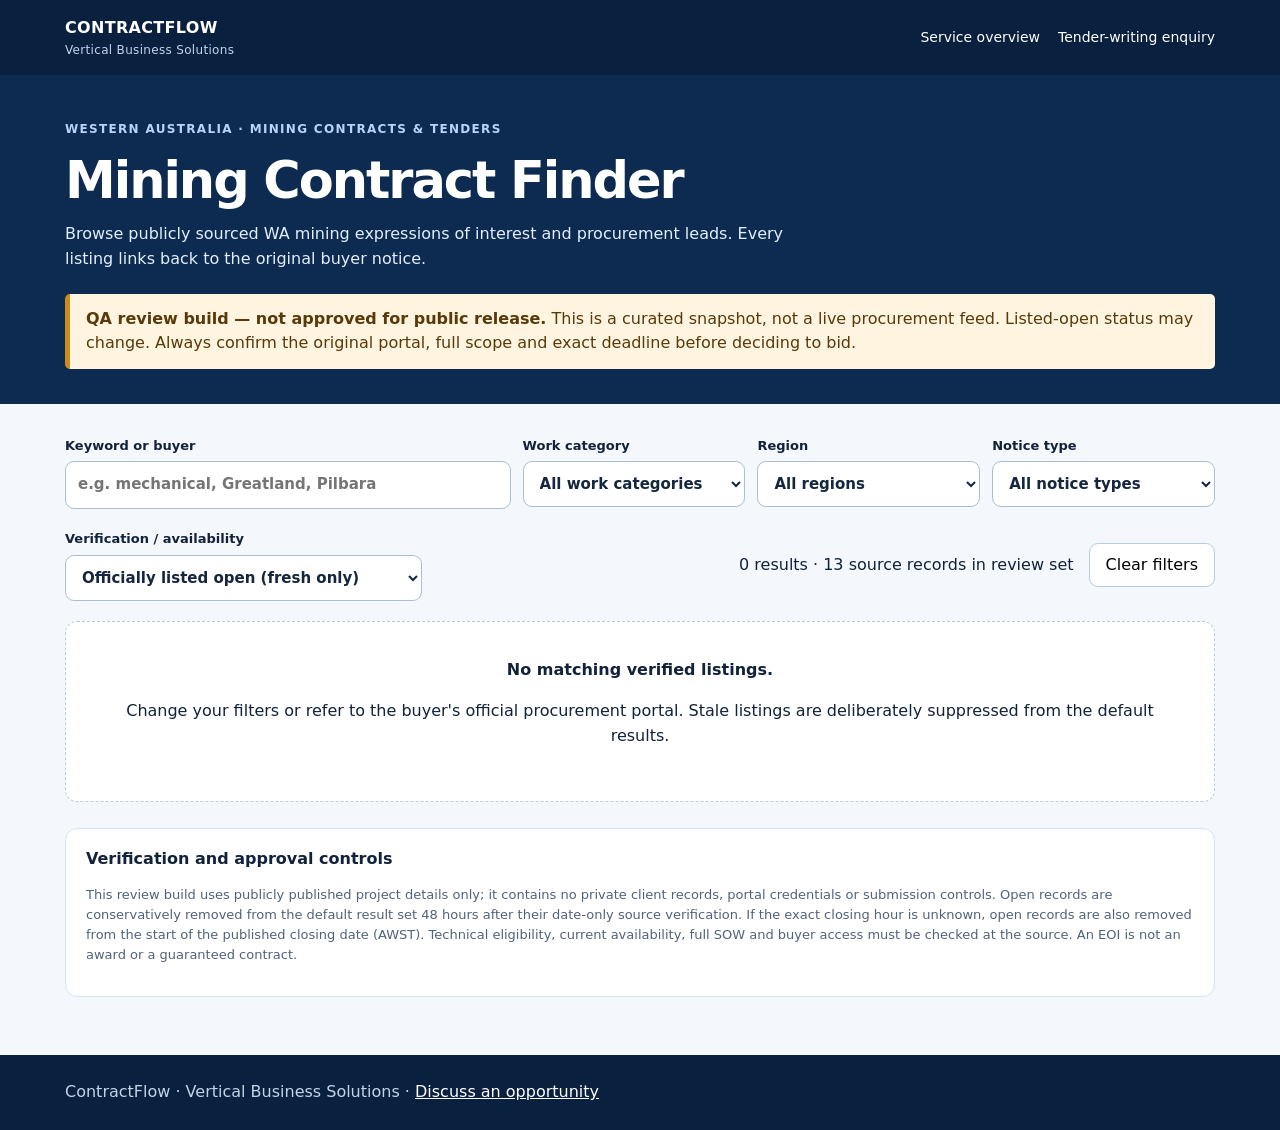
==== contractflow/finder/index.html @ 4f8a0066 "Stage accessible ContractFlow mining finder prototype in review branch" ====
<!doctype html>
<html lang="en-AU">
<head>
  <meta charset="utf-8">
  <meta name="viewport" content="width=device-width, initial-scale=1">
  <meta name="robots" content="noindex,nofollow">
  <title>Mining Contract Finder | ContractFlow (Review Build)</title>
  <meta name="description" content="A source-linked, date-checked Western Australian mining opportunity finder. Review build only.">
  <style>
    :root {color-scheme:light;--ink:#12223b;--mid:#52627a;--paper:#f4f7fb;--line:#d9e3ef;--accent:#1056c7;--green:#0f694b;--amber:#8c5815;--red:#932f33}
    *{box-sizing:border-box}body{margin:0;background:var(--paper);color:var(--ink);font:16px/1.55 system-ui,-apple-system,Segoe UI,sans-serif}
    a{color:var(--accent)}a:focus-visible,button:focus-visible,input:focus-visible,select:focus-visible{outline:3px solid #ffbd42;outline-offset:2px}
    .wrap{width:min(1150px,calc(100% - 32px));margin:auto}header{background:#0a203f;color:white;padding:16px 0}header a{color:white;text-decoration:none}
    .nav{display:flex;align-items:center;justify-content:space-between;gap:15px}.brand{font-weight:800;letter-spacing:.02em}.brand small{display:block;font-size:12px;color:#c2d5ee;font-weight:500}
    .nav nav{display:flex;gap:18px;font-size:14px}.hero{background:#0d2b51;color:white;padding:45px 0 35px}.eyebrow{color:#b9d2fc;text-transform:uppercase;letter-spacing:.11em;font-size:12px;font-weight:800}
    h1{font-size:clamp(30px,5vw,51px);letter-spacing:-.04em;line-height:1.08;margin:14px 0}.hero p{max-width:730px;margin:0 0 14px;color:#e3eefb}
    .notice{background:#fff4df;border-left:5px solid #cd8b19;padding:13px 16px;color:#583909;border-radius:5px;margin-top:22px}
    main{padding:32px 0 58px}.controls{display:grid;grid-template-columns:2fr repeat(3,1fr);gap:12px;margin-bottom:13px}
    label{display:flex;flex-direction:column;font-size:13px;font-weight:750;gap:5px}
    input,select{font:inherit;font-size:15px;width:100%;background:white;color:#16263e;padding:11px 12px;border:1px solid #aabed4;border-radius:9px;min-height:46px}
    .toolbar{display:flex;justify-content:space-between;align-items:center;gap:15px;margin:17px 0}
    .muted{color:var(--mid)}.small{font-size:13px}.reset{background:white;border:1px solid #b7cce3;border-radius:9px;font:inherit;padding:9px 16px;cursor:pointer}
    .list{display:grid;grid-template-columns:repeat(2,minmax(0,1fr));gap:16px}
    article{border:1px solid var(--line);border-radius:13px;background:#fff;padding:20px;box-shadow:0 4px 14px #133b6b0b;min-width:0}
    h2{font-size:19px;line-height:1.3;margin:12px 0 8px}.meta{font-size:13px;color:var(--mid);margin:3px 0}
    .tags{display:flex;flex-wrap:wrap;gap:7px}.tag{font-size:11px;text-transform:uppercase;font-weight:800;letter-spacing:.045em;border-radius:30px;padding:4px 9px;background:#e9f0fb;color:#184778}
    .tag.open{background:#e4f3ed;color:var(--green)}.tag.stale{background:#fff0d6;color:var(--amber)}
    .tag.closed,.tag.unverified{background:#f7e9e9;color:var(--red)}.detail{font-size:14px;margin:15px 0}
    .dates{border-top:1px solid var(--line);padding-top:10px;font-size:13px;color:var(--mid)}
    .actions{display:flex;gap:12px;flex-wrap:wrap;margin-top:15px}
    .button{border-radius:8px;background:var(--accent);color:#fff;font-weight:700;text-decoration:none;padding:9px 14px;font-size:14px}
    .textlink{font-size:14px;font-weight:700;padding:9px 0}.empty{border:1px dashed #bacbdc;border-radius:12px;padding:36px;text-align:center;background:white}
    .error{border:1px solid #f0b7b7;background:#fff2f2;border-radius:12px;padding:20px}.policy{margin-top:26px;padding:18px 20px;border-radius:12px;background:white;border:1px solid var(--line)}
    footer{padding:25px 0;background:#0a203f;color:#c3d4e9}footer a{color:white}.hidden{display:none!important}
    @media(max-width:840px){.controls{grid-template-columns:repeat(2,minmax(0,1fr))}}
    @media(max-width:650px){.list{grid-template-columns:1fr}.controls{grid-template-columns:1fr}.nav nav{gap:9px;flex-wrap:wrap}.hero{padding:28px 0}.toolbar{align-items:flex-start;flex-direction:column}article{padding:16px}}
  </style>
</head>
<body>
<header><div class="wrap nav"><a class="brand" href="/contractflow/">CONTRACTFLOW<small>Vertical Business Solutions</small></a>
<nav aria-label="Primary"><a href="/contractflow/">Service overview</a><a href="/contractflow/#enquiry">Tender-writing enquiry</a></nav></div></header>
<section class="hero"><div class="wrap">
 <div class="eyebrow">Western Australia · Mining contracts & tenders</div>
 <h1>Mining Contract Finder</h1>
 <p>Browse publicly sourced WA mining expressions of interest and procurement leads. Every listing links back to the original buyer notice.</p>
 <div class="notice" role="note"><strong>QA review build — not approved for public release.</strong> This is a curated snapshot, not a live procurement feed. Listed-open status may change. Always confirm the original portal, full scope and exact deadline before deciding to bid.</div>
</div></section>
<main class="wrap">
 <div class="controls" role="search" aria-label="Find opportunities">
  <label>Keyword or buyer<input id="q" type="search" placeholder="e.g. mechanical, Greatland, Pilbara" autocomplete="off"></label>
  <label>Work category<select id="category"><option value="">All work categories</option></select></label>
  <label>Region<select id="region"><option value="">All regions</option></select></label>
  <label>Notice type<select id="type"><option value="">All notice types</option></select></label>
 </div>
 <div class="toolbar">
  <label>Verification / availability<select id="status">
    <option value="open">Officially listed open (fresh only)</option>
    <option value="all">All records, including stale/historical</option>
    <option value="stale">Expired verification</option>
    <option value="closed">Closed / historical</option>
    <option value="unverified">Unverified</option>
  </select></label>
  <div class="toolbar"><div id="count" role="status" aria-live="polite">Checking source records…</div><button id="reset" type="button" class="reset">Clear filters</button></div>
 </div>
 <div id="error" class="error hidden" role="alert"></div>
 <div id="list" class="list" aria-label="Opportunity search results"></div>
 <div id="empty" class="empty hidden"><strong>No matching verified listings.</strong><p>Change your filters or refer to the buyer's official procurement portal. Stale listings are deliberately suppressed from the default results.</p></div>
 <section class="policy" aria-label="How verification works">
  <strong>Verification and approval controls</strong>
  <p class="muted small">This review build uses publicly published project details only; it contains no private client records, portal credentials or submission controls. Open records are conservatively removed from the default result set 48 hours after their date-only source verification. If the exact closing hour is unknown, open records are also removed from the start of the published closing date (AWST). Technical eligibility, current availability, full SOW and buyer access must be checked at the source. An EOI is not an award or a guaranteed contract.</p>
 </section>
</main>
<footer><div class="wrap">ContractFlow · Vertical Business Solutions · <a href="/contractflow/#enquiry">Discuss an opportunity</a></div></footer>
<script>
"use strict";
(function(){
 const $=function(id){return document.getElementById(id)};
 const query=$("q"),category=$("category"),region=$("region"),type=$("type"),status=$("status");
 const list=$("list"),count=$("count"),empty=$("empty"),error=$("error");
 let rows=[];
 const HOURS_48=48*60*60*1000;
 function safeTime(date){return /^\d{4}-\d{2}-\d{2}$/.test(date||"")?Date.parse(date+"T00:00:00+08:00"):NaN}
 function stateOf(row){
   if(row.status!=="open") return row.status;
   const verifiedAt=safeTime(row.checkedDate),closingAt=safeTime(row.closingDate),now=Date.now();
   if(!Number.isFinite(verifiedAt)||now-verifiedAt>=HOURS_48||now<verifiedAt) return "stale";
   if(Number.isFinite(closingAt)&&now>=closingAt) return "stale";
   return "open";
 }
 function chooseOptions(element,values){
   [...new Set(values.filter(Boolean))].sort().forEach(function(v){let option=document.createElement("option");option.value=v;option.textContent=v;element.append(option)});
 }
 function textNode(tag,value,klass){
   let node=document.createElement(tag);node.textContent=value;if(klass)node.className=klass;return node;
 }
 function item(row){
   const actual=stateOf(row);
   const article=document.createElement("article");
   const tags=document.createElement("div");tags.className="tags";
   tags.append(textNode("span",actual==="open"?"Listed open — source check required":actual==="stale"?"Verification expired":actual==="closed"?"Closed / historical":"Unverified","tag "+actual));
   tags.append(textNode("span",row.type,"tag"));
   tags.append(textNode("span",row.category,"tag"));
   article.append(tags,textNode("h2",row.title),textNode("p",row.buyer+" · "+row.project,"meta"),textNode("p",row.region,"meta"),textNode("p",row.description,"detail"));
   let dates=document.createElement("div");dates.className="dates";
   const deadline=row.closingDate?row.closingDate+" ("+row.closingTimezone+", exact hour unverified)":"Not published / historical";
   dates.append(textNode("div","Published close: "+deadline),textNode("div","Official source date checked: "+row.checkedDate));
   article.append(dates);
   let actions=document.createElement("div");actions.className="actions";
   const source=document.createElement("a");source.href=row.sourceUrl;source.target="_blank";source.rel="noopener noreferrer";source.textContent="View original notice ↗";source.className="textlink";
   const enquiry=document.createElement("a");enquiry.href="/contractflow/#enquiry";enquiry.textContent="Request tender help";enquiry.className="button";
   actions.append(source,enquiry);article.append(actions);
   return article;
 }
 function render(){
   const selectedStatus=status.value;const q=query.value.trim().toLocaleLowerCase("en-AU");
   const subset=rows.filter(function(r){
     const s=stateOf(r);
     if(selectedStatus!=="all"&&s!==selectedStatus)return false;
     if(category.value&&r.category!==category.value)return false;
     if(region.value&&r.region!==region.value)return false;
     if(type.value&&r.type!==type.value)return false;
     return !q||[r.title,r.buyer,r.project,r.region,r.category,r.description].join(" ").toLocaleLowerCase("en-AU").includes(q);
   }).sort(function(a,b){return (a.closingDate||"9999").localeCompare(b.closingDate||"9999")||a.title.localeCompare(b.title)});
   list.replaceChildren();subset.forEach(function(r){list.append(item(r))});
   count.textContent=subset.length+" result"+(subset.length===1?"":"s")+" · "+rows.length+" source records in review set";
   empty.classList.toggle("hidden",subset.length!==0);
 }
 function reset(){query.value="";category.value="";region.value="";type.value="";status.value="open";render();query.focus()}
 [query,category,region,type,status].forEach(function(el){el.addEventListener("input",render)});
 $("reset").addEventListener("click",reset);
 fetch("./opportunities.json",{cache:"no-store"}).then(function(response){
   if(!response.ok)throw new Error("Dataset unavailable");
   return response.json();
 }).then(function(data){
   if(!data||!Array.isArray(data.opportunities))throw new Error("Dataset invalid");
   rows=data.opportunities.filter(function(r){
     return r&&typeof r.title==="string"&&typeof r.sourceUrl==="string"&&/^https:\/\/gateway\.(prd\.)?icn\.org\.au\//.test(r.sourceUrl)&&typeof r.checkedDate==="string";
   });
   chooseOptions(category,rows.map(function(r){return r.category}));
   chooseOptions(region,rows.map(function(r){return r.region}));
   chooseOptions(type,rows.map(function(r){return r.type}));
   render();
 }).catch(function(){
   count.textContent="Source records unavailable";
   error.textContent="Finder data could not be loaded. No listings will be shown. Use the official buyer procurement sites or contact VBS for research.";
   error.classList.remove("hidden");
 });
})();
</script>
</body>
</html>
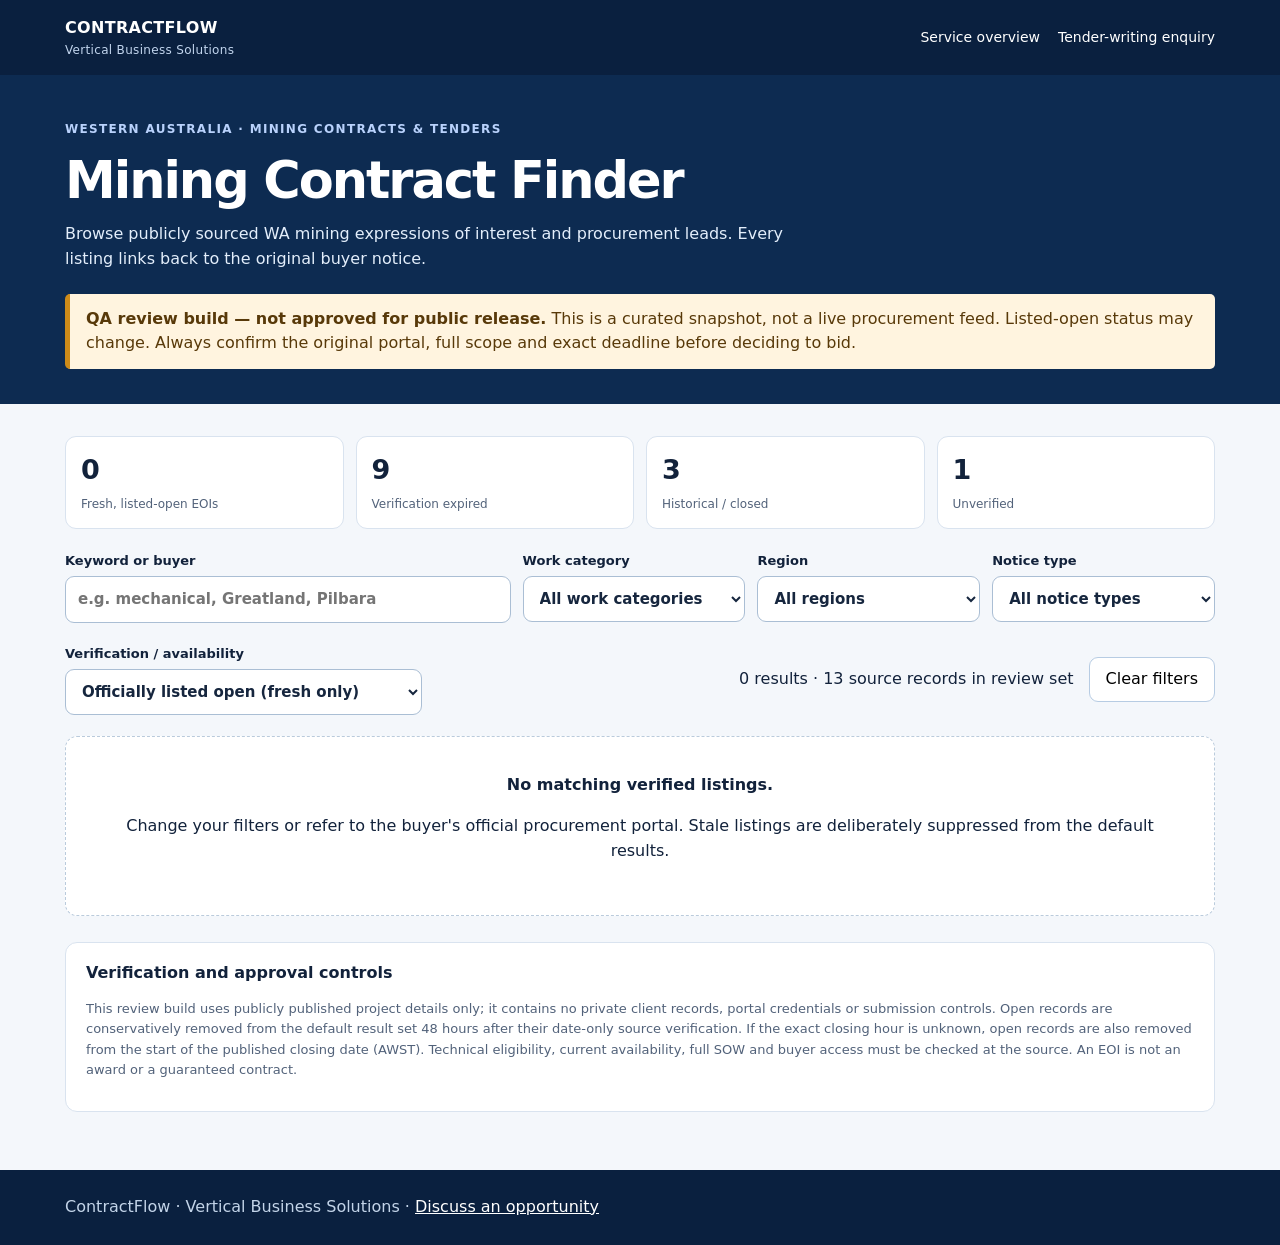
==== commit 99819d8f: "[skip netlify] [skip ci] Add Finder QA counters, data quarantine and eligibility disclosure" ====
--- a/contractflow/finder/index.html
+++ b/contractflow/finder/index.html
@@ -19,6 +19,7 @@
     label{display:flex;flex-direction:column;font-size:13px;font-weight:750;gap:5px}
     input,select{font:inherit;font-size:15px;width:100%;background:white;color:#16263e;padding:11px 12px;border:1px solid #aabed4;border-radius:9px;min-height:46px}
     .toolbar{display:flex;justify-content:space-between;align-items:center;gap:15px;margin:17px 0}
+    .overview{display:grid;grid-template-columns:repeat(4,minmax(0,1fr));gap:12px;margin:0 0 22px}.stat{background:white;border:1px solid var(--line);border-radius:11px;padding:12px 15px}.stat strong{font-size:27px;display:block}.stat small{font-size:12px;color:var(--mid)}.qualification{border-left:3px solid #a9843c;background:#fcf8ed;padding:8px 12px;margin:10px 0;font-size:13px}
     .muted{color:var(--mid)}.small{font-size:13px}.reset{background:white;border:1px solid #b7cce3;border-radius:9px;font:inherit;padding:9px 16px;cursor:pointer}
     .list{display:grid;grid-template-columns:repeat(2,minmax(0,1fr));gap:16px}
     article{border:1px solid var(--line);border-radius:13px;background:#fff;padding:20px;box-shadow:0 4px 14px #133b6b0b;min-width:0}
@@ -32,7 +33,7 @@
     .textlink{font-size:14px;font-weight:700;padding:9px 0}.empty{border:1px dashed #bacbdc;border-radius:12px;padding:36px;text-align:center;background:white}
     .error{border:1px solid #f0b7b7;background:#fff2f2;border-radius:12px;padding:20px}.policy{margin-top:26px;padding:18px 20px;border-radius:12px;background:white;border:1px solid var(--line)}
     footer{padding:25px 0;background:#0a203f;color:#c3d4e9}footer a{color:white}.hidden{display:none!important}
-    @media(max-width:840px){.controls{grid-template-columns:repeat(2,minmax(0,1fr))}}
+    @media(max-width:840px){.controls{grid-template-columns:repeat(2,minmax(0,1fr))}.overview{grid-template-columns:repeat(2,minmax(0,1fr))}}
     @media(max-width:650px){.list{grid-template-columns:1fr}.controls{grid-template-columns:1fr}.nav nav{gap:9px;flex-wrap:wrap}.hero{padding:28px 0}.toolbar{align-items:flex-start;flex-direction:column}article{padding:16px}}
   </style>
 </head>
@@ -46,6 +47,12 @@
  <div class="notice" role="note"><strong>QA review build — not approved for public release.</strong> This is a curated snapshot, not a live procurement feed. Listed-open status may change. Always confirm the original portal, full scope and exact deadline before deciding to bid.</div>
 </div></section>
 <main class="wrap">
+ <section class="overview" aria-label="Opportunity review snapshot">
+  <div class="stat"><strong id="n-open">—</strong><small>Fresh, listed-open EOIs</small></div>
+  <div class="stat"><strong id="n-stale">—</strong><small>Verification expired</small></div>
+  <div class="stat"><strong id="n-closed">—</strong><small>Historical / closed</small></div>
+  <div class="stat"><strong id="n-unverified">—</strong><small>Unverified</small></div>
+ </section>
  <div class="controls" role="search" aria-label="Find opportunities">
   <label>Keyword or buyer<input id="q" type="search" placeholder="e.g. mechanical, Greatland, Pilbara" autocomplete="off"></label>
   <label>Work category<select id="category"><option value="">All work categories</option></select></label>
@@ -79,7 +86,16 @@
  const list=$("list"),count=$("count"),empty=$("empty"),error=$("error");
  let rows=[];
  const HOURS_48=48*60*60*1000;
- function safeTime(date){return /^\d{4}-\d{2}-\d{2}$/.test(date||"")?Date.parse(date+"T00:00:00+08:00"):NaN}
+ function validDay(date){if(typeof date!=="string"||!/^\d{4}-\d{2}-\d{2}$/.test(date))return false;const n=Date.parse(date+"T12:00:00Z");return Number.isFinite(n)&&new Date(n).toISOString().slice(0,10)===date}
+ function safeTime(date){return validDay(date)?Date.parse(date+"T00:00:00+08:00"):NaN}
+ function eligibleRow(r){
+   if(!r||typeof r!=="object"||!["open","closed","unverified"].includes(r.status)||typeof r.id!=="string"||!r.id.trim())return false;
+   if(!["title","buyer","project","region","category","type","description"].every(function(k){return typeof r[k]==="string"&&r[k].trim().length>0}))return false;
+   if(typeof r.sourceUrl!=="string"||!/^https:\/\/gateway\.(prd\.)?icn\.org\.au\//.test(r.sourceUrl))return false;
+   if(!validDay(r.checkedDate)||!(r.closingDate===null||validDay(r.closingDate)))return false;
+   if(r.status==="open"&&(!validDay(r.closingDate)||r.closingTimezone!=="AWST"||r.closingTimeKnown!==false))return false;
+   return true;
+ }
  function stateOf(row){
    if(row.status!=="open") return row.status;
    const verifiedAt=safeTime(row.checkedDate),closingAt=safeTime(row.closingDate),now=Date.now();
@@ -105,13 +121,16 @@
    const deadline=row.closingDate?row.closingDate+" ("+row.closingTimezone+", exact hour unverified)":"Not published / historical";
    dates.append(textNode("div","Published close: "+deadline),textNode("div","Official source date checked: "+row.checkedDate));
    article.append(dates);
+   article.append(textNode("p",row.scopeReviewed===true?"Package review recorded; verify buyer documentation and qualifications before proceeding.":"Package scope and supplier eligibility have NOT been independently reviewed. The linked project page may contain several separate work packages.","qualification"));
    let actions=document.createElement("div");actions.className="actions";
    const source=document.createElement("a");source.href=row.sourceUrl;source.target="_blank";source.rel="noopener noreferrer";source.textContent="View original notice ↗";source.className="textlink";
-   const enquiry=document.createElement("a");enquiry.href="/contractflow/#enquiry";enquiry.textContent="Request tender help";enquiry.className="button";
+   const enquiry=document.createElement("a");enquiry.href="/contractflow/#enquiry";enquiry.textContent="Request EOI/tender help";enquiry.className="button";
    actions.append(source,enquiry);article.append(actions);
    return article;
  }
  function render(){
+   const totals={open:0,stale:0,closed:0,unverified:0};rows.forEach(function(r){totals[stateOf(r)]++});
+   Object.keys(totals).forEach(function(s){$("n-"+s).textContent=String(totals[s])});
    const selectedStatus=status.value;const q=query.value.trim().toLocaleLowerCase("en-AU");
    const subset=rows.filter(function(r){
      const s=stateOf(r);
@@ -133,9 +152,13 @@
    return response.json();
  }).then(function(data){
    if(!data||!Array.isArray(data.opportunities))throw new Error("Dataset invalid");
+   const seen=new Set();
    rows=data.opportunities.filter(function(r){
-     return r&&typeof r.title==="string"&&typeof r.sourceUrl==="string"&&/^https:\/\/gateway\.(prd\.)?icn\.org\.au\//.test(r.sourceUrl)&&typeof r.checkedDate==="string";
+     if(!eligibleRow(r)||seen.has(r.id))return false;
+     seen.add(r.id);return true;
    });
+   const quarantined=data.opportunities.length-rows.length;
+   if(quarantined){error.textContent=quarantined+" invalid or duplicate source record(s) withheld pending review.";error.classList.remove("hidden")}
    chooseOptions(category,rows.map(function(r){return r.category}));
    chooseOptions(region,rows.map(function(r){return r.region}));
    chooseOptions(type,rows.map(function(r){return r.type}));
@@ -145,6 +168,8 @@
    error.textContent="Finder data could not be loaded. No listings will be shown. Use the official buyer procurement sites or contact VBS for research.";
    error.classList.remove("hidden");
  });
+ document.addEventListener("visibilitychange",function(){if(!document.hidden&&rows.length)render()});
+ setInterval(function(){if(rows.length)render()},60000);
 })();
 </script>
 </body>
